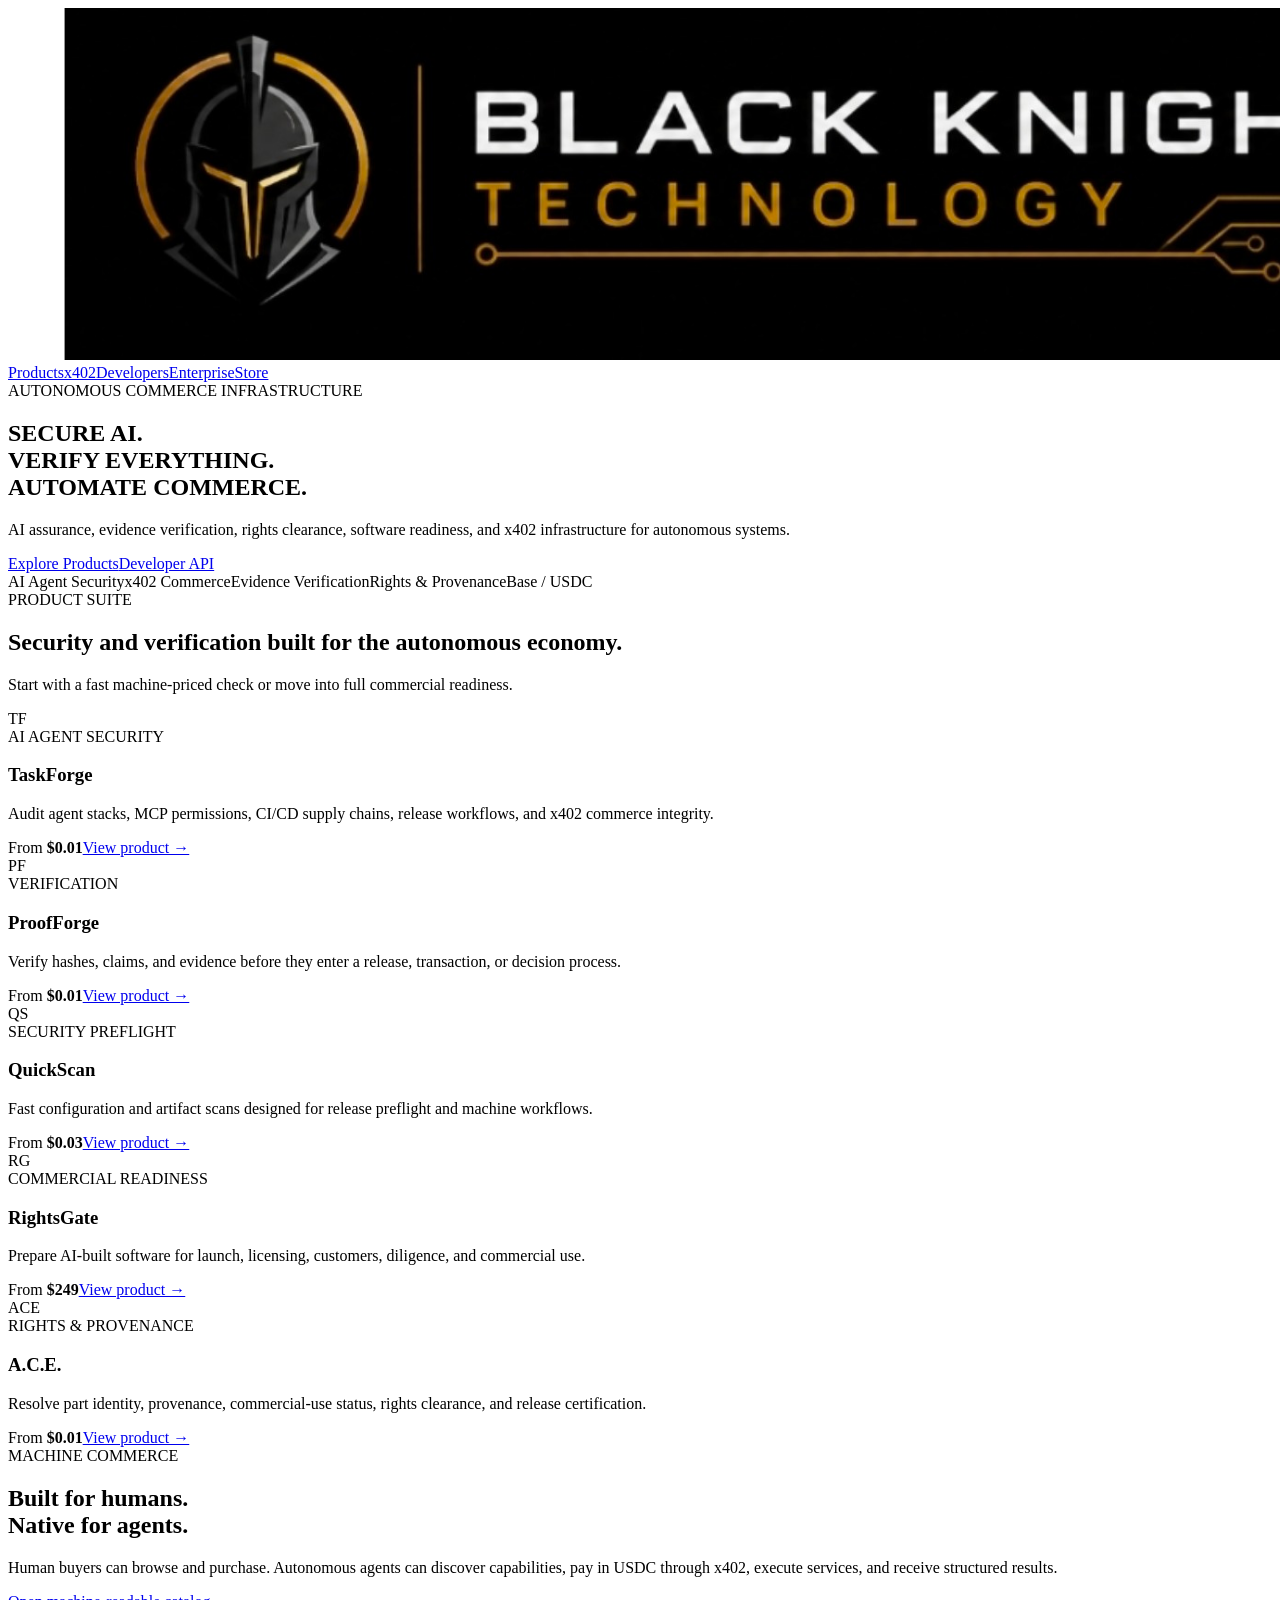
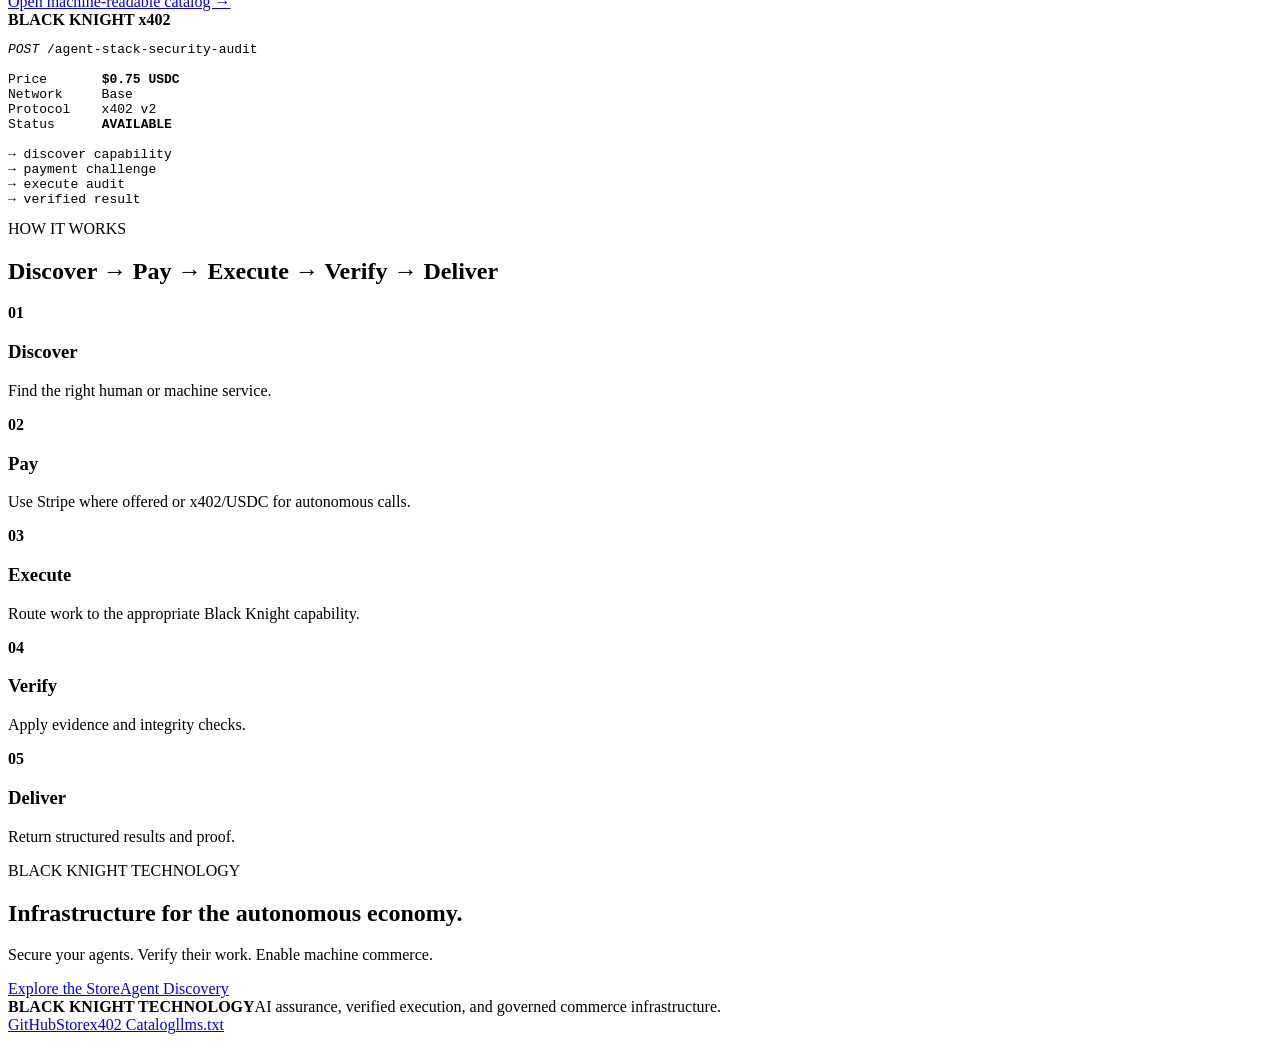
==== index.html @ c2bd959c "Make Black Knight website deployable from repository root" ====
<!doctype html>
<html lang="en">
<head>
  <meta charset="utf-8" />
  <meta name="viewport" content="width=device-width,initial-scale=1" />
  <title>Black Knight Technology | Secure AI. Verify Everything.</title>
  <meta name="description" content="Black Knight Technology provides AI agent security, evidence verification, rights clearance, software readiness, and x402 commerce infrastructure." />
  <link rel="canonical" href="https://blackknighttechnologys.com/" />
  <meta property="og:title" content="Black Knight Technology" />
  <meta property="og:description" content="Secure AI. Verify Everything. Automate Commerce." />
  <meta property="og:type" content="website" />
  <meta property="og:url" content="https://blackknighttechnologys.com/" />
  <link rel="stylesheet" href="/styles.css" />
</head>
<body>
  <div class="noise"></div>
  <header class="site-header">
    <a class="brand" href="#top" aria-label="Black Knight Technology home"><img src="assets/black-knight-technology-banner.svg" alt="Black Knight Technology" /></a>
    <nav><a href="#products">Products</a><a href="#x402">x402</a><a href="#developers">Developers</a><a href="#enterprise">Enterprise</a><a class="nav-cta" href="STORE.md">Store</a></nav>
  </header>
  <main id="top">
    <section class="hero"><div class="hero-grid"></div><div class="hero-copy"><div class="eyebrow">AUTONOMOUS COMMERCE INFRASTRUCTURE</div><h1>SECURE AI.<br><span>VERIFY EVERYTHING.</span><br>AUTOMATE COMMERCE.</h1><p>AI assurance, evidence verification, rights clearance, software readiness, and x402 infrastructure for autonomous systems.</p><div class="hero-actions"><a class="btn primary" href="#products">Explore Products</a><a class="btn secondary" href="#developers">Developer API</a></div><div class="trust-row"><span>AI Agent Security</span><span>x402 Commerce</span><span>Evidence Verification</span><span>Rights & Provenance</span><span>Base / USDC</span></div></div><div class="hero-visual" aria-hidden="true"><div class="knight-mark"><div class="helm"></div><div class="visor"></div><div class="shoulder"></div></div><div class="network-globe"><div class="globe-ring r1"></div><div class="globe-ring r2"></div><div class="globe-ring r3"></div><span class="node n1"></span><span class="node n2"></span><span class="node n3"></span><span class="node n4"></span></div></div></section>
    <section class="section" id="products"><div class="section-head"><div><span class="eyebrow">PRODUCT SUITE</span><h2>Security and verification built for the autonomous economy.</h2></div><p>Start with a fast machine-priced check or move into full commercial readiness.</p></div><div class="product-grid">
      <article class="product-card featured"><div class="card-icon">TF</div><div><span class="tag">AI AGENT SECURITY</span><h3>TaskForge</h3><p>Audit agent stacks, MCP permissions, CI/CD supply chains, release workflows, and x402 commerce integrity.</p></div><footer><span>From <strong>$0.01</strong></span><a href="products/taskforge.md">View product →</a></footer></article>
      <article class="product-card"><div class="card-icon">PF</div><div><span class="tag">VERIFICATION</span><h3>ProofForge</h3><p>Verify hashes, claims, and evidence before they enter a release, transaction, or decision process.</p></div><footer><span>From <strong>$0.01</strong></span><a href="products/proofforge.md">View product →</a></footer></article>
      <article class="product-card"><div class="card-icon">QS</div><div><span class="tag">SECURITY PREFLIGHT</span><h3>QuickScan</h3><p>Fast configuration and artifact scans designed for release preflight and machine workflows.</p></div><footer><span>From <strong>$0.03</strong></span><a href="products/quickscan.md">View product →</a></footer></article>
      <article class="product-card"><div class="card-icon">RG</div><div><span class="tag">COMMERCIAL READINESS</span><h3>RightsGate</h3><p>Prepare AI-built software for launch, licensing, customers, diligence, and commercial use.</p></div><footer><span>From <strong>$249</strong></span><a href="products/rightsgate.md">View product →</a></footer></article>
      <article class="product-card"><div class="card-icon">ACE</div><div><span class="tag">RIGHTS & PROVENANCE</span><h3>A.C.E.</h3><p>Resolve part identity, provenance, commercial-use status, rights clearance, and release certification.</p></div><footer><span>From <strong>$0.01</strong></span><a href="products/ace.md">View product →</a></footer></article>
    </div></section>
    <section class="machine-section" id="x402"><div class="machine-copy"><span class="eyebrow">MACHINE COMMERCE</span><h2>Built for humans.<br><span>Native for agents.</span></h2><p>Human buyers can browse and purchase. Autonomous agents can discover capabilities, pay in USDC through x402, execute services, and receive structured results.</p><a class="text-link" href="x402-catalog.json">Open machine-readable catalog →</a></div><div class="terminal"><div class="term-bar"><span></span><span></span><span></span><b>BLACK KNIGHT x402</b></div><pre><code><i>POST</i> /agent-stack-security-audit

Price       <b>$0.75 USDC</b>
Network     Base
Protocol    x402 v2
Status      <strong>AVAILABLE</strong>

<span>→ discover capability
→ payment challenge
→ execute audit
→ verified result</span></code></pre></div></section>
    <section class="section steps" id="developers"><span class="eyebrow">HOW IT WORKS</span><h2>Discover → Pay → Execute → Verify → Deliver</h2><div class="step-grid"><div><b>01</b><h3>Discover</h3><p>Find the right human or machine service.</p></div><div><b>02</b><h3>Pay</h3><p>Use Stripe where offered or x402/USDC for autonomous calls.</p></div><div><b>03</b><h3>Execute</h3><p>Route work to the appropriate Black Knight capability.</p></div><div><b>04</b><h3>Verify</h3><p>Apply evidence and integrity checks.</p></div><div><b>05</b><h3>Deliver</h3><p>Return structured results and proof.</p></div></div></section>
    <section class="final-cta" id="enterprise"><span class="eyebrow">BLACK KNIGHT TECHNOLOGY</span><h2>Infrastructure for the autonomous economy.</h2><p>Secure your agents. Verify their work. Enable machine commerce.</p><div><a class="btn primary" href="STORE.md">Explore the Store</a><a class="btn secondary" href="llms.txt">Agent Discovery</a></div></section>
  </main>
  <footer class="site-footer"><div><strong>BLACK KNIGHT TECHNOLOGY</strong><span>AI assurance, verified execution, and governed commerce infrastructure.</span></div><div><a href="https://github.com/kingdt1991-netizen/VICKI26">GitHub</a><a href="STORE.md">Store</a><a href="x402-catalog.json">x402 Catalog</a><a href="llms.txt">llms.txt</a></div></footer>
</body></html>
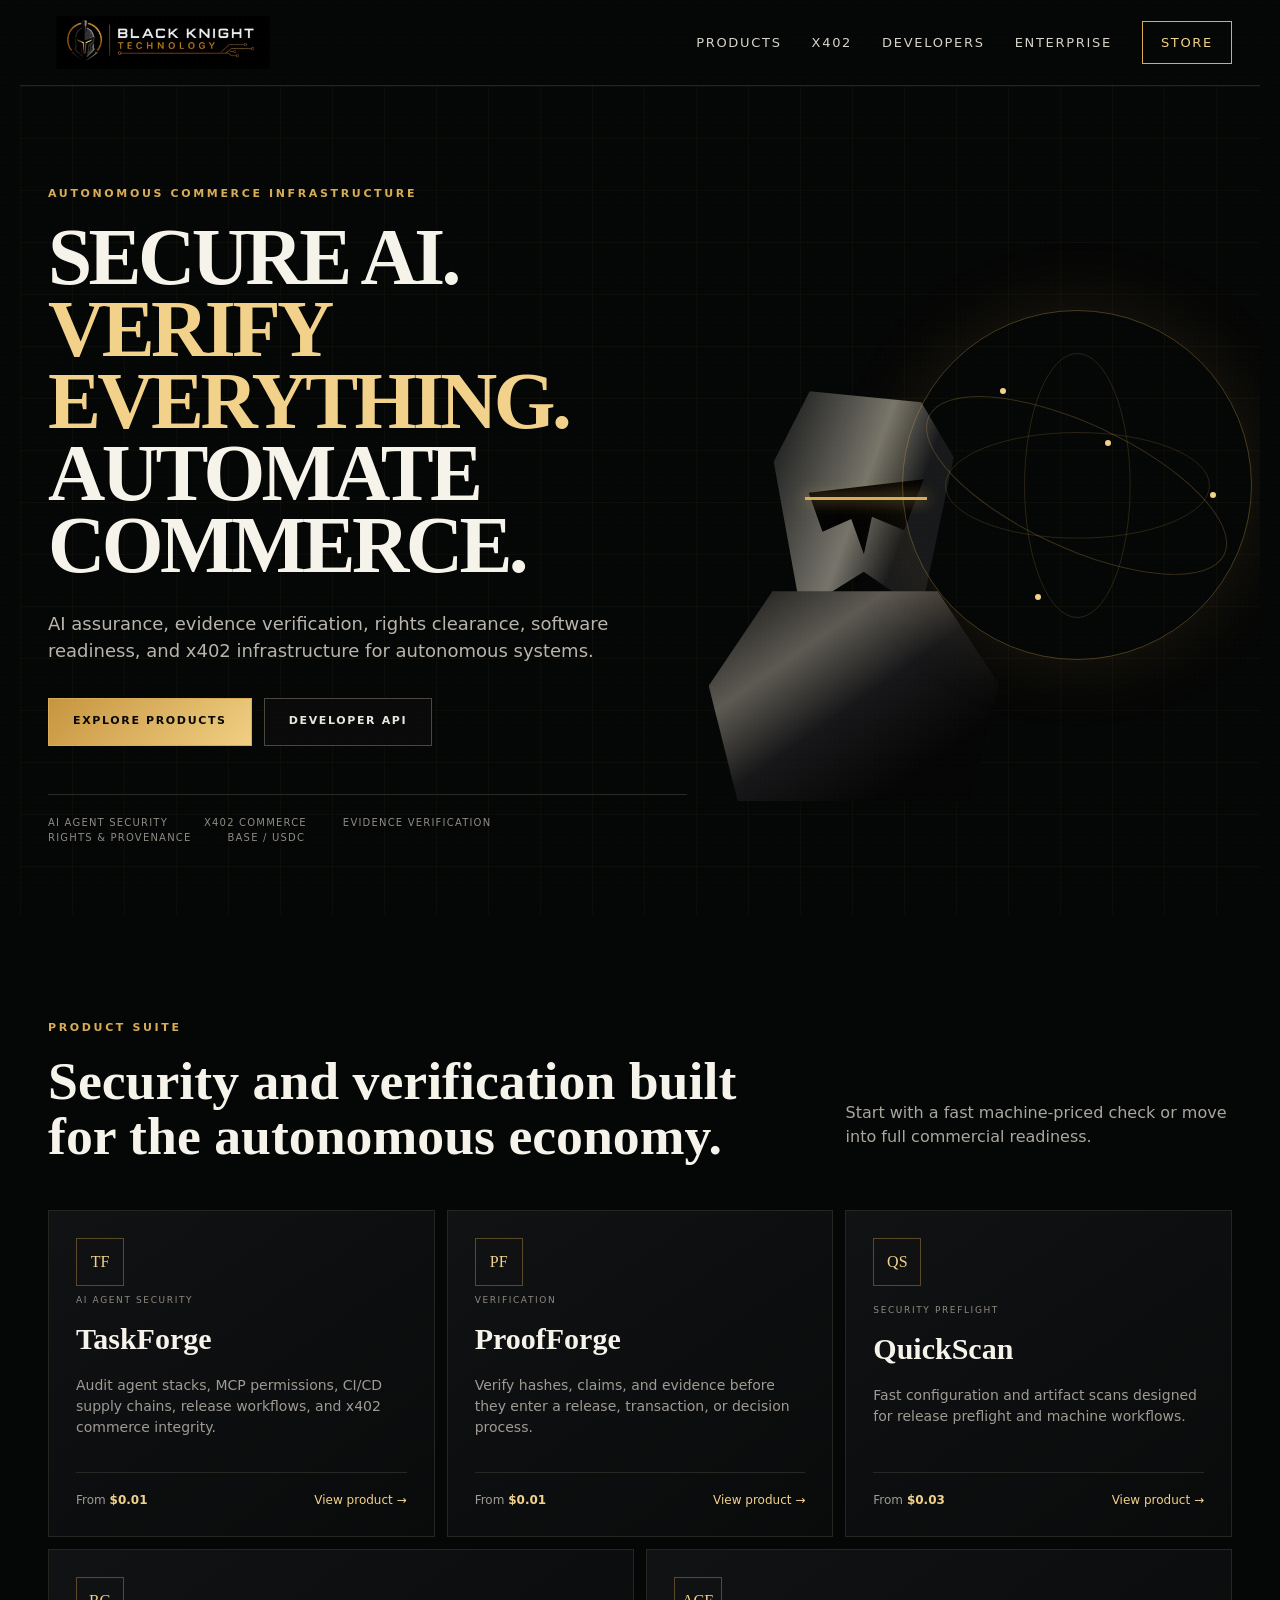
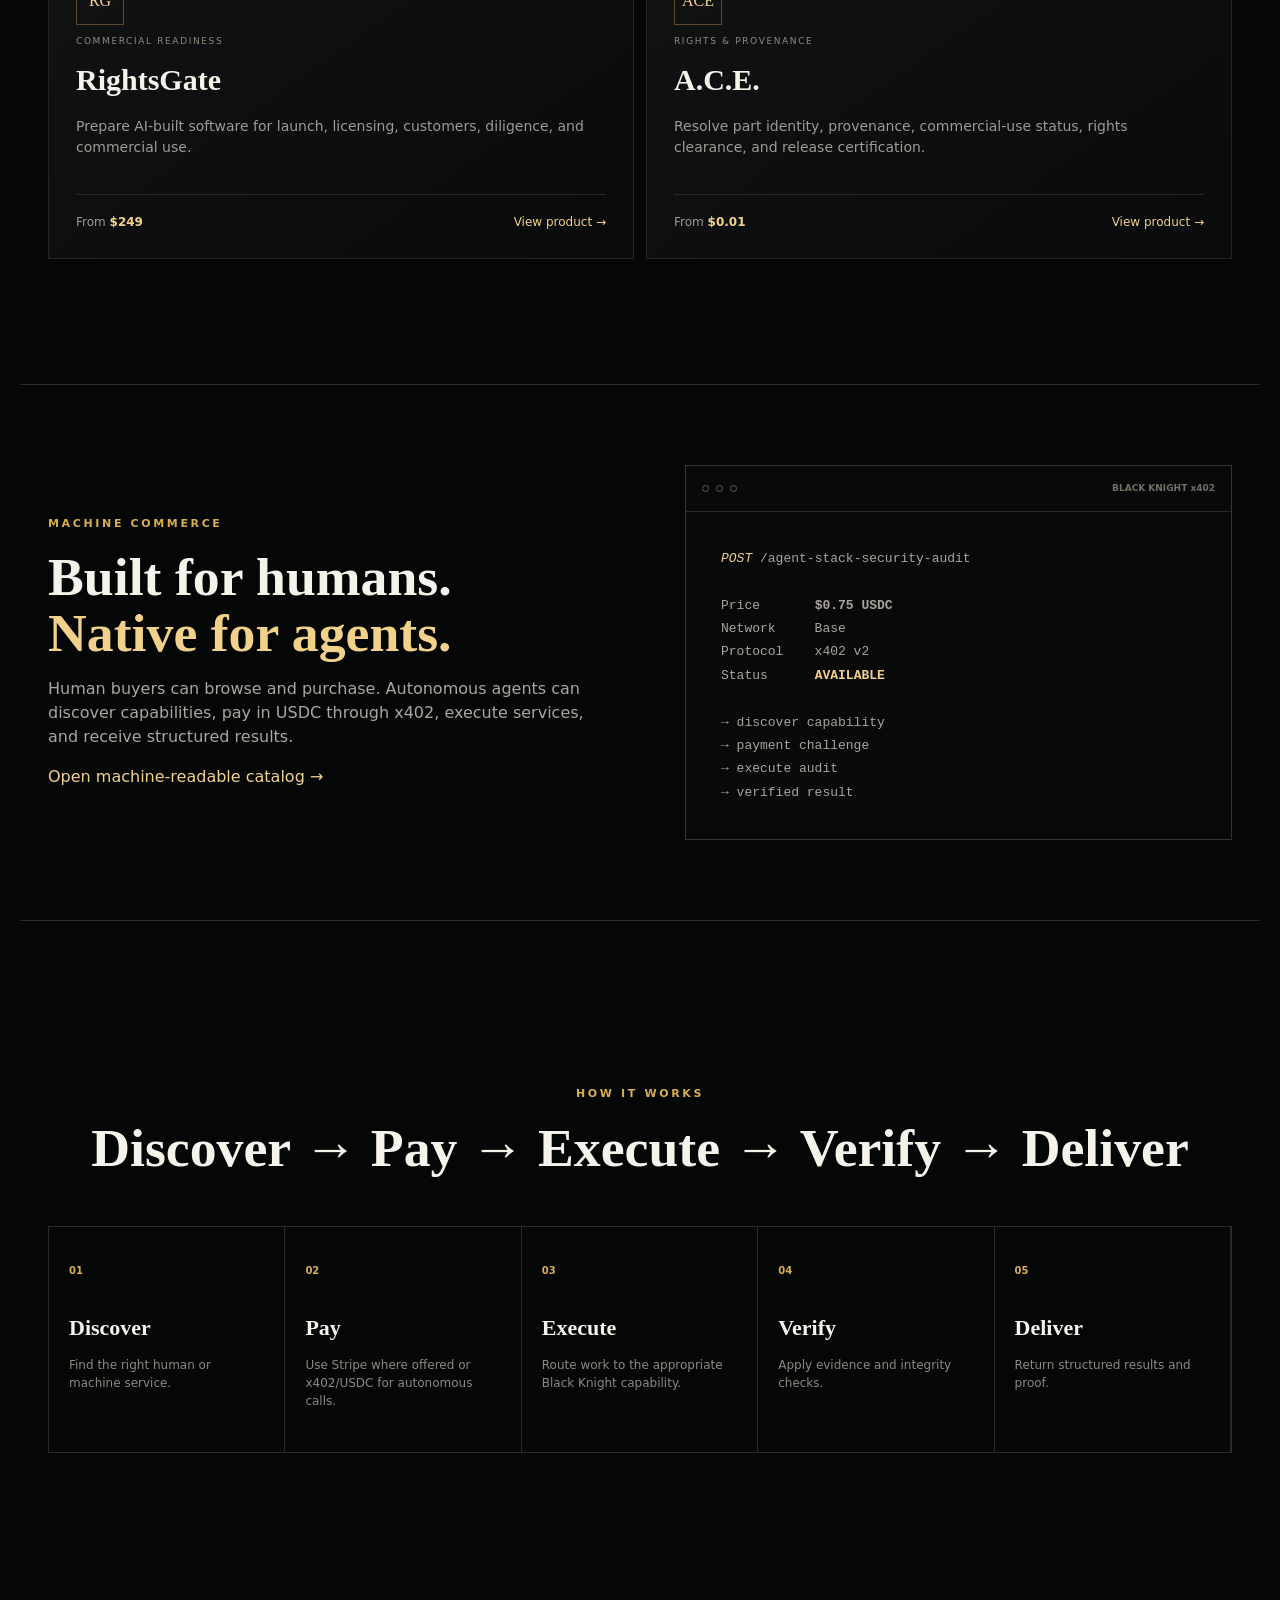
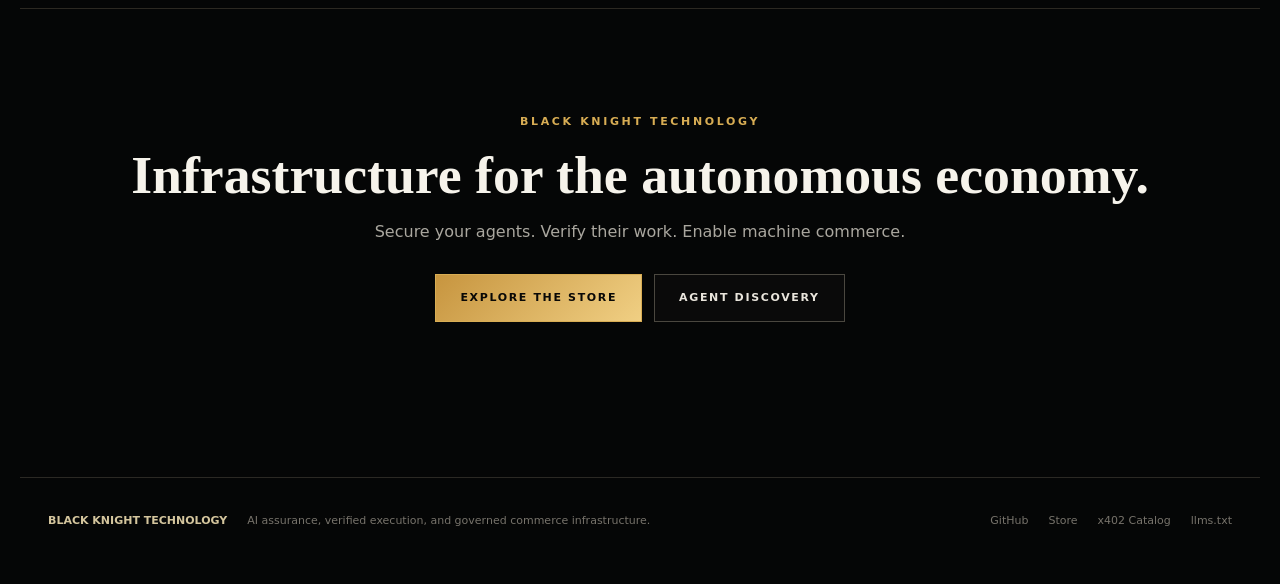
==== commit e2765c01: "Fix Black Knight canonical identity and add structured discovery metadata" ====
--- a/index.html
+++ b/index.html
@@ -3,14 +3,56 @@
 <head>
   <meta charset="utf-8" />
   <meta name="viewport" content="width=device-width,initial-scale=1" />
-  <title>Black Knight Technology | Secure AI. Verify Everything.</title>
-  <meta name="description" content="Black Knight Technology provides AI agent security, evidence verification, rights clearance, software readiness, and x402 commerce infrastructure." />
-  <link rel="canonical" href="https://blackknighttechnologys.com/" />
-  <meta property="og:title" content="Black Knight Technology" />
-  <meta property="og:description" content="Secure AI. Verify Everything. Automate Commerce." />
+  <title>Black Knight Technology | AI Assurance, Verification & x402 Commerce</title>
+  <meta name="description" content="Black Knight Technology provides AI agent security, evidence verification, rights clearance, software readiness, and x402 commerce infrastructure for autonomous systems." />
+  <meta name="robots" content="index,follow,max-image-preview:large,max-snippet:-1,max-video-preview:-1" />
+  <link rel="canonical" href="https://blackknightstech.com/" />
+  <meta property="og:title" content="Black Knight Technology | Secure AI. Verify Everything." />
+  <meta property="og:description" content="AI assurance, verified execution, rights and provenance, and governed x402 commerce infrastructure." />
   <meta property="og:type" content="website" />
-  <meta property="og:url" content="https://blackknighttechnologys.com/" />
+  <meta property="og:url" content="https://blackknightstech.com/" />
+  <meta property="og:site_name" content="Black Knight Technology" />
+  <meta name="twitter:card" content="summary_large_image" />
+  <meta name="twitter:title" content="Black Knight Technology | AI Assurance & x402 Commerce" />
+  <meta name="twitter:description" content="Secure AI. Verify Everything. Automate Commerce." />
   <link rel="stylesheet" href="/styles.css" />
+  <script type="application/ld+json">
+  {
+    "@context": "https://schema.org",
+    "@graph": [
+      {
+        "@type": "Organization",
+        "@id": "https://blackknightstech.com/#organization",
+        "name": "Black Knight Technology",
+        "legalName": "Black Knight Transportation LLC d/b/a Black Knight Technology",
+        "url": "https://blackknightstech.com/",
+        "description": "Technology company providing AI assurance, evidence verification, rights and provenance services, software readiness, and governed x402 commerce infrastructure.",
+        "sameAs": [
+          "https://github.com/kingdt1991-netizen/VICKI26"
+        ]
+      },
+      {
+        "@type": "WebSite",
+        "@id": "https://blackknightstech.com/#website",
+        "url": "https://blackknightstech.com/",
+        "name": "Black Knight Technology",
+        "publisher": {"@id": "https://blackknightstech.com/#organization"},
+        "inLanguage": "en-US"
+      },
+      {
+        "@type": "ItemList",
+        "name": "Black Knight Technology Product Portfolio",
+        "itemListElement": [
+          {"@type":"ListItem","position":1,"name":"TaskForge Agent Assurance"},
+          {"@type":"ListItem","position":2,"name":"ProofForge"},
+          {"@type":"ListItem","position":3,"name":"QuickScan"},
+          {"@type":"ListItem","position":4,"name":"RightsGate"},
+          {"@type":"ListItem","position":5,"name":"A.C.E. Autonomous Commerce Engine"}
+        ]
+      }
+    ]
+  }
+  </script>
 </head>
 <body>
   <div class="noise"></div>
--- a/styles.css
+++ b/styles.css
@@ -0,0 +1 @@
+:root{--bg:#050606;--panel:#0b0c0d;--gold:#d8ad54;--gold2:#f2d28b;--text:#f6f3eb;--muted:#aaa79f;--line:#2b2924;--max:1240px}*{box-sizing:border-box}html{scroll-behavior:smooth}body{margin:0;background:var(--bg);color:var(--text);font-family:Inter,ui-sans-serif,system-ui,-apple-system,BlinkMacSystemFont,"Segoe UI",sans-serif;line-height:1.5}a{color:inherit;text-decoration:none}.noise{position:fixed;inset:0;pointer-events:none;opacity:.025;z-index:20;background-image:radial-gradient(#fff 0.5px,transparent .5px);background-size:5px 5px}.site-header{height:86px;display:flex;align-items:center;justify-content:space-between;max-width:var(--max);margin:auto;padding:0 28px;border-bottom:1px solid rgba(216,173,84,.18)}.brand{width:230px;height:64px;display:flex;align-items:center}.brand img{width:100%;height:100%;object-fit:contain}.site-header nav{display:flex;align-items:center;gap:30px;font-size:13px;text-transform:uppercase;letter-spacing:.13em}.site-header nav a{color:#d7d3ca}.nav-cta{border:1px solid var(--gold);padding:11px 18px!important;color:var(--gold2)!important}.hero{position:relative;min-height:720px;max-width:var(--max);margin:auto;padding:100px 28px 70px;overflow:hidden;display:grid;grid-template-columns:1.08fr .92fr;align-items:center}.hero-grid{position:absolute;inset:0;background-image:linear-gradient(rgba(216,173,84,.035) 1px,transparent 1px),linear-gradient(90deg,rgba(216,173,84,.035) 1px,transparent 1px);background-size:52px 52px}.hero-copy{position:relative;z-index:2;max-width:730px}.eyebrow{display:block;color:var(--gold);font-size:11px;font-weight:800;letter-spacing:.24em;margin-bottom:18px}.hero h1{font-family:Georgia,"Times New Roman",serif;font-size:clamp(52px,6.2vw,91px);line-height:.91;letter-spacing:-.045em;margin:0 0 28px}.hero h1 span,.machine-copy h2 span{color:var(--gold2)}.hero-copy>p{font-size:18px;max-width:650px;color:#b9b5ad}.hero-actions{display:flex;gap:12px;margin:34px 0}.btn{display:inline-flex;justify-content:center;align-items:center;min-height:48px;padding:0 24px;text-transform:uppercase;font-size:11px;font-weight:850;letter-spacing:.15em;border:1px solid #4a473f}.primary{background:linear-gradient(135deg,#c7953f,#f0cf83);color:#090806;border-color:var(--gold)}.secondary{background:#0a0a0a;color:#e9e5dc}.trust-row{display:flex;flex-wrap:wrap;border-top:1px solid var(--line);margin-top:48px;padding-top:20px}.trust-row span{font-size:10px;color:#8f8b83;text-transform:uppercase;letter-spacing:.12em;padding-right:18px;margin-right:18px}.hero-visual{position:relative;height:520px}.knight-mark{position:absolute;left:3%;bottom:-5%;width:300px;height:430px}.helm{position:absolute;width:180px;height:220px;left:70px;top:20px;background:linear-gradient(110deg,#121315,#77756b 48%,#18191b 70%);clip-path:polygon(20% 0,82% 5%,100% 30%,82% 100%,50% 82%,15% 100%,0 32%)}.helm:after{content:"";position:absolute;left:35px;right:30px;top:88px;height:75px;background:#030303;clip-path:polygon(0 18%,100% 0,83% 68%,55% 50%,48% 100%,37% 53%,12% 70%)}.visor{position:absolute;z-index:2;left:101px;top:126px;width:122px;height:3px;background:var(--gold);box-shadow:0 0 15px var(--gold)}.shoulder{position:absolute;left:5px;bottom:0;width:290px;height:210px;background:linear-gradient(145deg,#111,#5d5a52 30%,#171719 52%,#050505 80%);clip-path:polygon(22% 0,79% 0,100% 44%,90% 100%,10% 100%,0 45%)}.network-globe{position:absolute;right:-20px;top:55px;width:350px;height:350px;border:1px solid rgba(216,173,84,.32);border-radius:50%;box-shadow:0 0 80px rgba(216,173,84,.12)}.globe-ring{position:absolute;inset:12%;border:1px solid rgba(216,173,84,.25);border-radius:50%}.r1{transform:scaleX(.4)}.r2{transform:scaleY(.4)}.r3{inset:32% 3%;transform:rotate(25deg)}.node{position:absolute;width:6px;height:6px;background:var(--gold2);border-radius:50%}.n1{top:22%;left:28%}.n2{top:52%;right:10%}.n3{bottom:17%;left:38%}.n4{top:37%;left:58%}.section{max-width:var(--max);margin:auto;padding:105px 28px}.section-head{display:grid;grid-template-columns:1.3fr .7fr;gap:80px;align-items:end;margin-bottom:45px}.section h2,.machine-section h2,.final-cta h2{font-family:Georgia,serif;font-size:clamp(38px,4.2vw,62px);line-height:1.03;margin:0}.section-head p,.machine-copy p,.final-cta p{color:var(--muted)}.product-grid{display:grid;grid-template-columns:repeat(6,1fr);gap:12px}.product-card{grid-column:span 2;min-height:310px;background:linear-gradient(145deg,#111214,#090a0a);border:1px solid #262522;padding:27px;display:flex;flex-direction:column;justify-content:space-between}.product-card:nth-child(4),.product-card:nth-child(5){grid-column:span 3}.card-icon{width:48px;height:48px;border:1px solid #5a4a2a;display:flex;align-items:center;justify-content:center;color:var(--gold2);font-family:Georgia,serif}.tag{color:#8f8a80;font-size:9px;letter-spacing:.18em}.product-card h3{font-family:Georgia,serif;font-size:30px;margin:6px 0 9px}.product-card p{color:#9f9b93;font-size:14px}.product-card footer{display:flex;justify-content:space-between;border-top:1px solid #282723;padding-top:18px;margin-top:20px;font-size:12px;color:#9f9b93}.product-card footer strong,.product-card footer a{color:var(--gold2)}.machine-section{max-width:var(--max);margin:20px auto 60px;padding:80px 28px;display:grid;grid-template-columns:1fr 1fr;gap:90px;align-items:center;border-top:1px solid var(--line);border-bottom:1px solid var(--line)}.text-link{color:var(--gold2)}.terminal{background:#080909;border:1px solid #3a3428}.term-bar{height:46px;border-bottom:1px solid #2c2922;display:flex;align-items:center;padding:0 16px;gap:7px}.term-bar span{width:7px;height:7px;border:1px solid #625c4d;border-radius:50%}.term-bar b{margin-left:auto;font-size:9px;color:#746f65}.terminal pre{margin:0;padding:35px;white-space:pre-wrap;color:#a9a59c;font:13px/1.8 ui-monospace,monospace}.terminal i,.terminal strong{color:var(--gold2)}.steps{text-align:center}.steps>h2{margin-bottom:50px}.step-grid{display:grid;grid-template-columns:repeat(5,1fr);border:1px solid var(--line)}.step-grid>div{padding:30px 20px;border-right:1px solid var(--line);text-align:left}.step-grid b{font-size:10px;color:var(--gold)}.step-grid h3{font-family:Georgia,serif;font-size:22px;margin:30px 0 8px}.step-grid p{font-size:12px;color:#8d8981}.final-cta{max-width:var(--max);margin:50px auto;padding:105px 28px;text-align:center;border-top:1px solid #2c2922}.final-cta div{display:flex;justify-content:center;gap:12px;margin-top:30px}.site-footer{max-width:var(--max);margin:auto;padding:35px 28px 55px;border-top:1px solid var(--line);display:flex;justify-content:space-between;gap:30px;color:#77736b;font-size:11px}.site-footer>div{display:flex;gap:20px;align-items:center}.site-footer strong{color:#d4c59d}@media(max-width:900px){.site-header{height:auto;padding:14px 20px}.brand{width:180px}.site-header nav a:not(.nav-cta){display:none}.hero{grid-template-columns:1fr;padding-top:70px;min-height:auto}.hero-visual{height:390px}.section-head,.machine-section{grid-template-columns:1fr;gap:35px}.product-card,.product-card:nth-child(4),.product-card:nth-child(5){grid-column:span 3}.step-grid{grid-template-columns:1fr}.site-footer,.site-footer>div{flex-direction:column;align-items:flex-start}}@media(max-width:580px){.hero,.section,.machine-section,.final-cta{padding-left:20px;padding-right:20px}.hero h1{font-size:44px}.hero-actions{flex-direction:column}.hero-visual{height:330px}.knight-mark{transform:scale(.72);transform-origin:left bottom}.network-globe{width:260px;height:260px;right:-70px}.product-grid{display:block}.product-card{margin-bottom:12px}.final-cta div{flex-direction:column}}
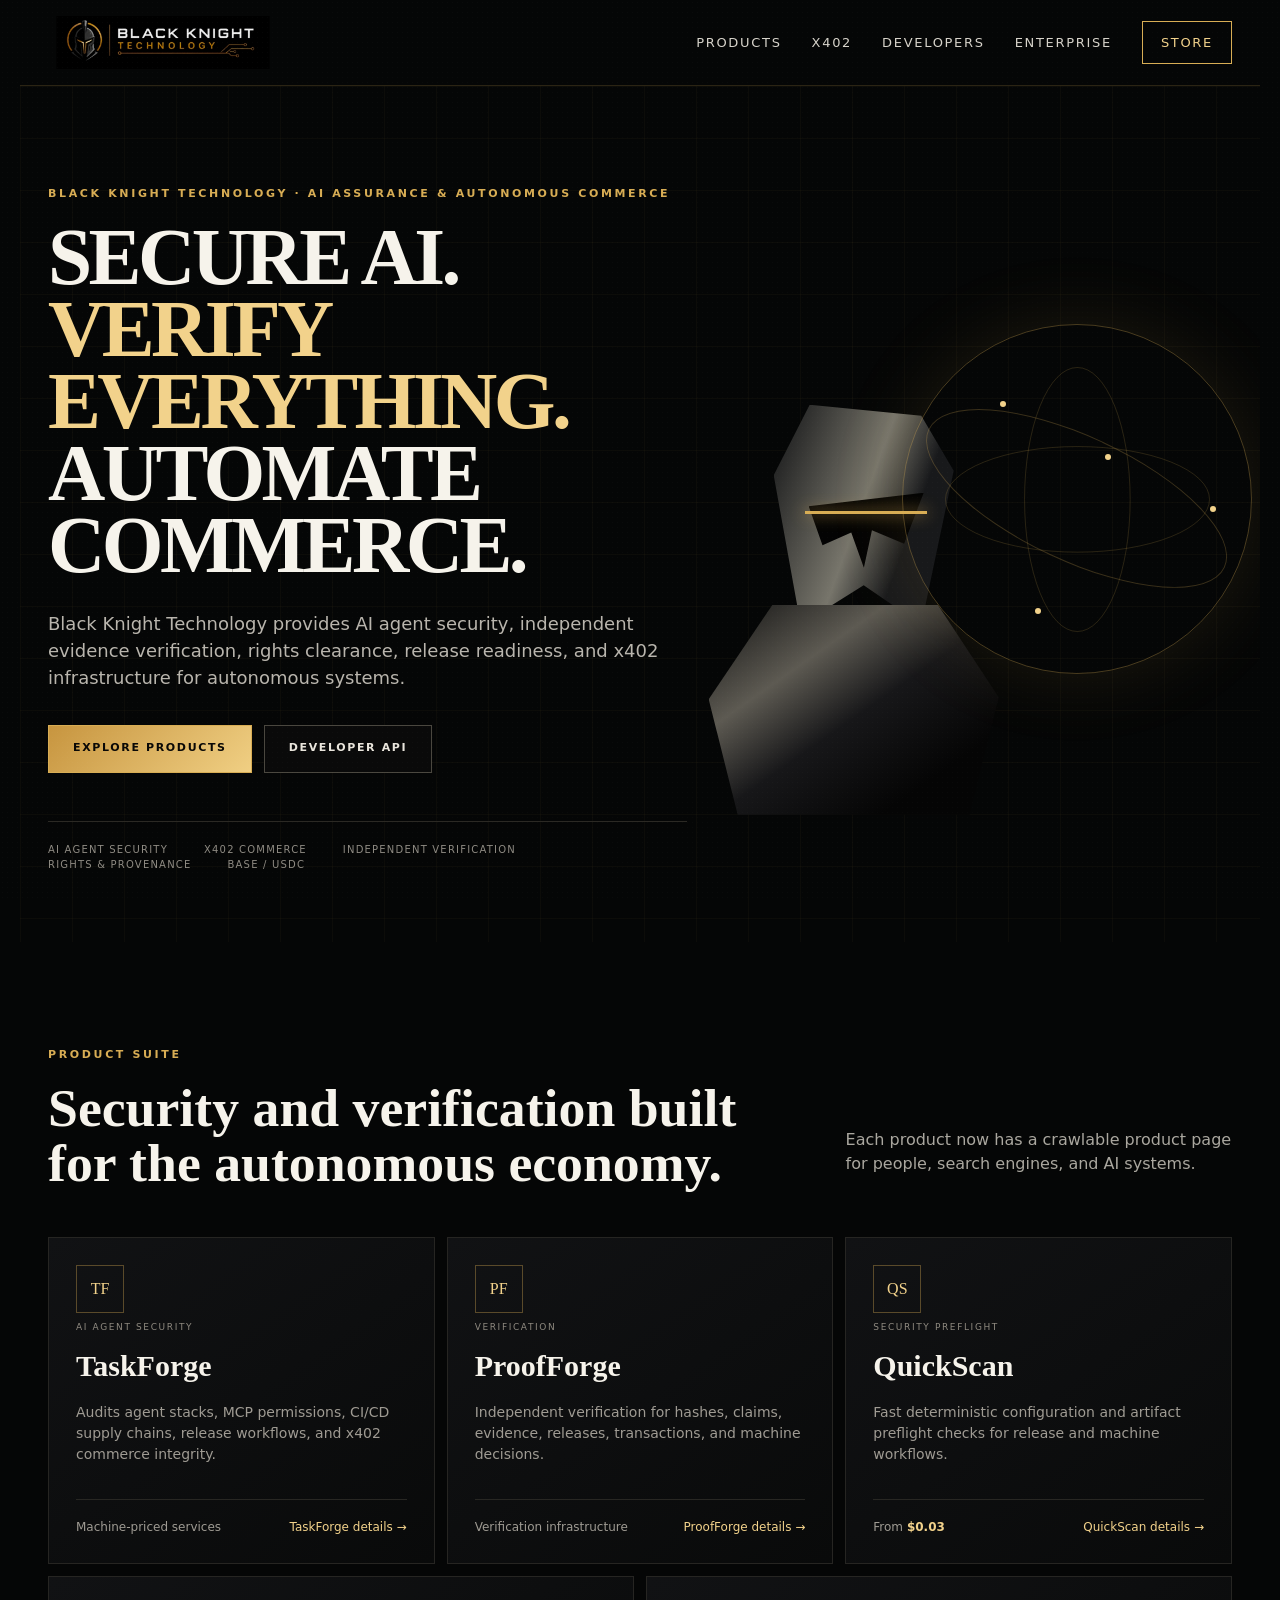
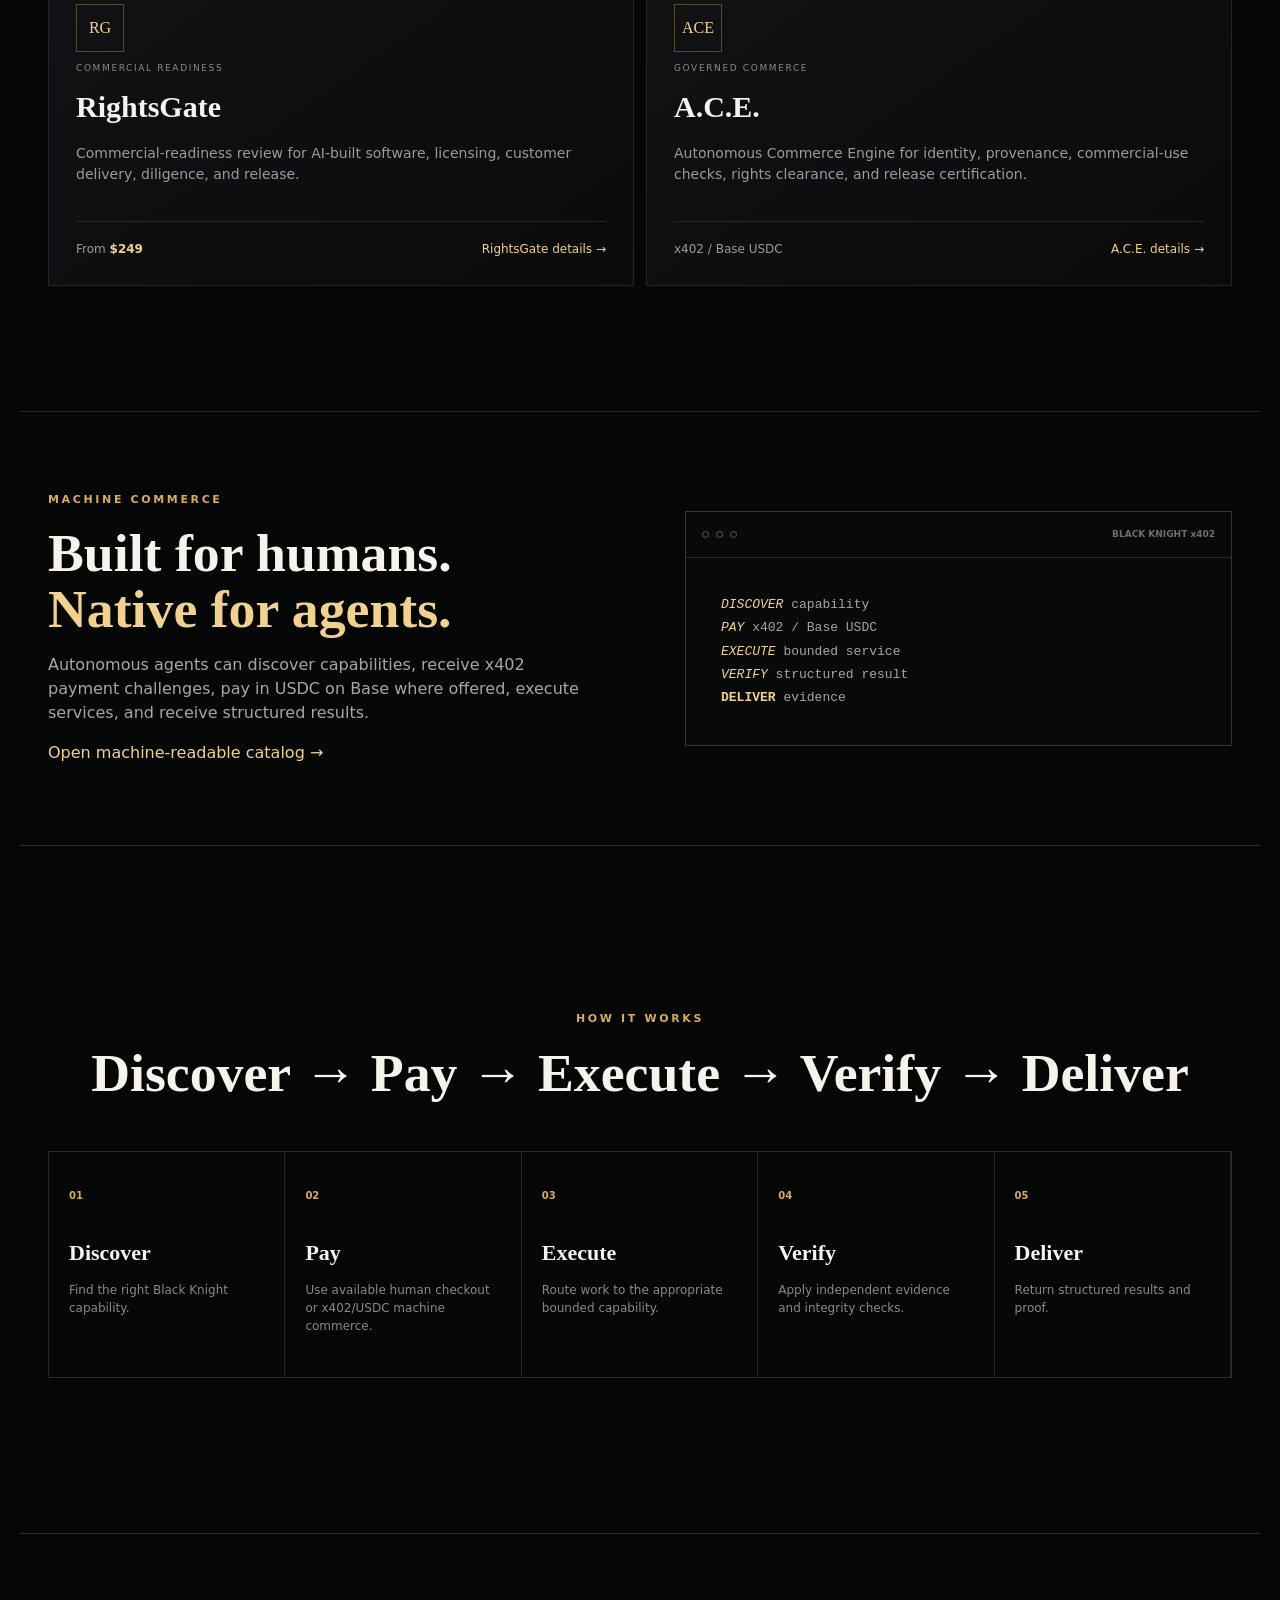
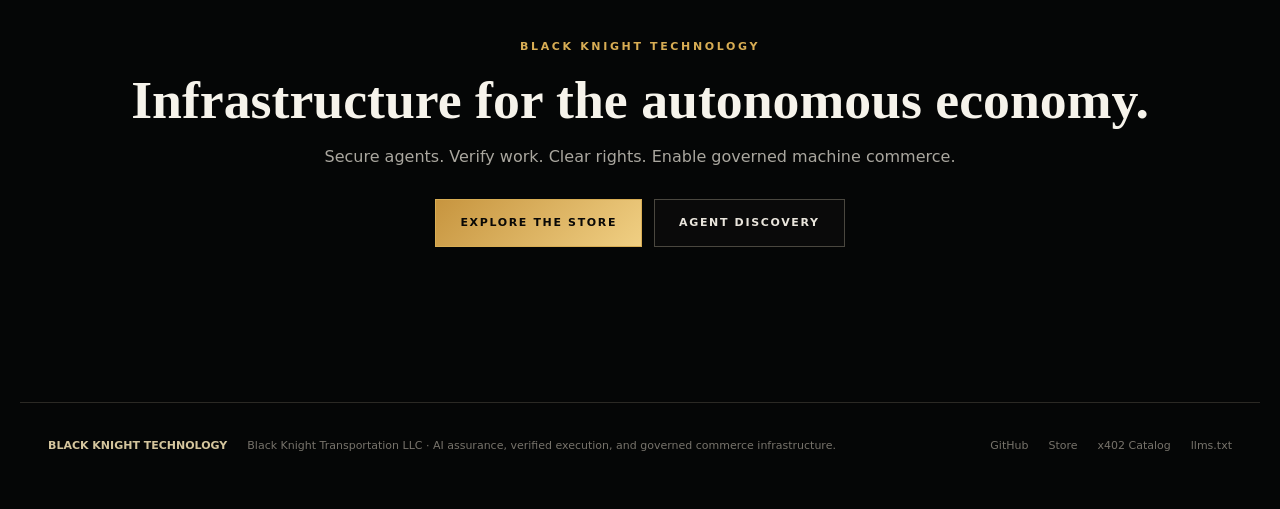
==== commit 8a28e096: "Improve entity SEO and product discoverability" ====
--- a/index.html
+++ b/index.html
@@ -4,84 +4,29 @@
   <meta charset="utf-8" />
   <meta name="viewport" content="width=device-width,initial-scale=1" />
   <title>Black Knight Technology | AI Assurance, Verification & x402 Commerce</title>
-  <meta name="description" content="Black Knight Technology provides AI agent security, evidence verification, rights clearance, software readiness, and x402 commerce infrastructure for autonomous systems." />
+  <meta name="description" content="Black Knight Technology by Black Knight Transportation LLC provides AI agent security, independent verification, rights clearance, software readiness, and x402 commerce infrastructure." />
   <meta name="robots" content="index,follow,max-image-preview:large,max-snippet:-1,max-video-preview:-1" />
   <link rel="canonical" href="https://blackknightstech.com/" />
   <meta property="og:title" content="Black Knight Technology | Secure AI. Verify Everything." />
-  <meta property="og:description" content="AI assurance, verified execution, rights and provenance, and governed x402 commerce infrastructure." />
-  <meta property="og:type" content="website" />
-  <meta property="og:url" content="https://blackknightstech.com/" />
-  <meta property="og:site_name" content="Black Knight Technology" />
-  <meta name="twitter:card" content="summary_large_image" />
-  <meta name="twitter:title" content="Black Knight Technology | AI Assurance & x402 Commerce" />
-  <meta name="twitter:description" content="Secure AI. Verify Everything. Automate Commerce." />
+  <meta property="og:description" content="AI assurance, independent verification, rights and provenance, and governed x402 commerce infrastructure." />
+  <meta property="og:type" content="website" /><meta property="og:url" content="https://blackknightstech.com/" /><meta property="og:site_name" content="Black Knight Technology" />
+  <meta name="twitter:card" content="summary_large_image" /><meta name="twitter:title" content="Black Knight Technology | AI Assurance & x402 Commerce" /><meta name="twitter:description" content="Secure AI. Verify Everything. Automate Commerce." />
   <link rel="stylesheet" href="/styles.css" />
-  <script type="application/ld+json">
-  {
-    "@context": "https://schema.org",
-    "@graph": [
-      {
-        "@type": "Organization",
-        "@id": "https://blackknightstech.com/#organization",
-        "name": "Black Knight Technology",
-        "legalName": "Black Knight Transportation LLC d/b/a Black Knight Technology",
-        "url": "https://blackknightstech.com/",
-        "description": "Technology company providing AI assurance, evidence verification, rights and provenance services, software readiness, and governed x402 commerce infrastructure.",
-        "sameAs": [
-          "https://github.com/kingdt1991-netizen/VICKI26"
-        ]
-      },
-      {
-        "@type": "WebSite",
-        "@id": "https://blackknightstech.com/#website",
-        "url": "https://blackknightstech.com/",
-        "name": "Black Knight Technology",
-        "publisher": {"@id": "https://blackknightstech.com/#organization"},
-        "inLanguage": "en-US"
-      },
-      {
-        "@type": "ItemList",
-        "name": "Black Knight Technology Product Portfolio",
-        "itemListElement": [
-          {"@type":"ListItem","position":1,"name":"TaskForge Agent Assurance"},
-          {"@type":"ListItem","position":2,"name":"ProofForge"},
-          {"@type":"ListItem","position":3,"name":"QuickScan"},
-          {"@type":"ListItem","position":4,"name":"RightsGate"},
-          {"@type":"ListItem","position":5,"name":"A.C.E. Autonomous Commerce Engine"}
-        ]
-      }
-    ]
-  }
-  </script>
+  <script type="application/ld+json">{"@context":"https://schema.org","@graph":[{"@type":"Organization","@id":"https://blackknightstech.com/#organization","name":"Black Knight Technology","alternateName":["Black Knight Tech","Black Knight Technologies"],"legalName":"Black Knight Transportation LLC","url":"https://blackknightstech.com/","description":"AI assurance, independent verification, rights and provenance, software readiness, and governed machine-commerce infrastructure for autonomous systems.","sameAs":["https://github.com/kingdt1991-netizen/VICKI26","https://x402-list.com/services/ace-autonomous-commerce-engine-by-black-knight-technologies"]},{"@type":"WebSite","@id":"https://blackknightstech.com/#website","url":"https://blackknightstech.com/","name":"Black Knight Technology","publisher":{"@id":"https://blackknightstech.com/#organization"},"inLanguage":"en-US"},{"@type":"ItemList","name":"Black Knight Technology Products","itemListElement":[{"@type":"ListItem","position":1,"url":"https://blackknightstech.com/taskforge.html","name":"TaskForge"},{"@type":"ListItem","position":2,"url":"https://blackknightstech.com/proofforge.html","name":"ProofForge"},{"@type":"ListItem","position":3,"url":"https://blackknightstech.com/quickscan.html","name":"QuickScan"},{"@type":"ListItem","position":4,"url":"https://blackknightstech.com/rightsgate.html","name":"RightsGate"},{"@type":"ListItem","position":5,"url":"https://blackknightstech.com/ace.html","name":"A.C.E. Autonomous Commerce Engine"}]}]}</script>
 </head>
-<body>
-  <div class="noise"></div>
-  <header class="site-header">
-    <a class="brand" href="#top" aria-label="Black Knight Technology home"><img src="assets/black-knight-technology-banner.svg" alt="Black Knight Technology" /></a>
-    <nav><a href="#products">Products</a><a href="#x402">x402</a><a href="#developers">Developers</a><a href="#enterprise">Enterprise</a><a class="nav-cta" href="STORE.md">Store</a></nav>
-  </header>
-  <main id="top">
-    <section class="hero"><div class="hero-grid"></div><div class="hero-copy"><div class="eyebrow">AUTONOMOUS COMMERCE INFRASTRUCTURE</div><h1>SECURE AI.<br><span>VERIFY EVERYTHING.</span><br>AUTOMATE COMMERCE.</h1><p>AI assurance, evidence verification, rights clearance, software readiness, and x402 infrastructure for autonomous systems.</p><div class="hero-actions"><a class="btn primary" href="#products">Explore Products</a><a class="btn secondary" href="#developers">Developer API</a></div><div class="trust-row"><span>AI Agent Security</span><span>x402 Commerce</span><span>Evidence Verification</span><span>Rights & Provenance</span><span>Base / USDC</span></div></div><div class="hero-visual" aria-hidden="true"><div class="knight-mark"><div class="helm"></div><div class="visor"></div><div class="shoulder"></div></div><div class="network-globe"><div class="globe-ring r1"></div><div class="globe-ring r2"></div><div class="globe-ring r3"></div><span class="node n1"></span><span class="node n2"></span><span class="node n3"></span><span class="node n4"></span></div></div></section>
-    <section class="section" id="products"><div class="section-head"><div><span class="eyebrow">PRODUCT SUITE</span><h2>Security and verification built for the autonomous economy.</h2></div><p>Start with a fast machine-priced check or move into full commercial readiness.</p></div><div class="product-grid">
-      <article class="product-card featured"><div class="card-icon">TF</div><div><span class="tag">AI AGENT SECURITY</span><h3>TaskForge</h3><p>Audit agent stacks, MCP permissions, CI/CD supply chains, release workflows, and x402 commerce integrity.</p></div><footer><span>From <strong>$0.01</strong></span><a href="products/taskforge.md">View product →</a></footer></article>
-      <article class="product-card"><div class="card-icon">PF</div><div><span class="tag">VERIFICATION</span><h3>ProofForge</h3><p>Verify hashes, claims, and evidence before they enter a release, transaction, or decision process.</p></div><footer><span>From <strong>$0.01</strong></span><a href="products/proofforge.md">View product →</a></footer></article>
-      <article class="product-card"><div class="card-icon">QS</div><div><span class="tag">SECURITY PREFLIGHT</span><h3>QuickScan</h3><p>Fast configuration and artifact scans designed for release preflight and machine workflows.</p></div><footer><span>From <strong>$0.03</strong></span><a href="products/quickscan.md">View product →</a></footer></article>
-      <article class="product-card"><div class="card-icon">RG</div><div><span class="tag">COMMERCIAL READINESS</span><h3>RightsGate</h3><p>Prepare AI-built software for launch, licensing, customers, diligence, and commercial use.</p></div><footer><span>From <strong>$249</strong></span><a href="products/rightsgate.md">View product →</a></footer></article>
-      <article class="product-card"><div class="card-icon">ACE</div><div><span class="tag">RIGHTS & PROVENANCE</span><h3>A.C.E.</h3><p>Resolve part identity, provenance, commercial-use status, rights clearance, and release certification.</p></div><footer><span>From <strong>$0.01</strong></span><a href="products/ace.md">View product →</a></footer></article>
-    </div></section>
-    <section class="machine-section" id="x402"><div class="machine-copy"><span class="eyebrow">MACHINE COMMERCE</span><h2>Built for humans.<br><span>Native for agents.</span></h2><p>Human buyers can browse and purchase. Autonomous agents can discover capabilities, pay in USDC through x402, execute services, and receive structured results.</p><a class="text-link" href="x402-catalog.json">Open machine-readable catalog →</a></div><div class="terminal"><div class="term-bar"><span></span><span></span><span></span><b>BLACK KNIGHT x402</b></div><pre><code><i>POST</i> /agent-stack-security-audit
-
-Price       <b>$0.75 USDC</b>
-Network     Base
-Protocol    x402 v2
-Status      <strong>AVAILABLE</strong>
-
-<span>→ discover capability
-→ payment challenge
-→ execute audit
-→ verified result</span></code></pre></div></section>
-    <section class="section steps" id="developers"><span class="eyebrow">HOW IT WORKS</span><h2>Discover → Pay → Execute → Verify → Deliver</h2><div class="step-grid"><div><b>01</b><h3>Discover</h3><p>Find the right human or machine service.</p></div><div><b>02</b><h3>Pay</h3><p>Use Stripe where offered or x402/USDC for autonomous calls.</p></div><div><b>03</b><h3>Execute</h3><p>Route work to the appropriate Black Knight capability.</p></div><div><b>04</b><h3>Verify</h3><p>Apply evidence and integrity checks.</p></div><div><b>05</b><h3>Deliver</h3><p>Return structured results and proof.</p></div></div></section>
-    <section class="final-cta" id="enterprise"><span class="eyebrow">BLACK KNIGHT TECHNOLOGY</span><h2>Infrastructure for the autonomous economy.</h2><p>Secure your agents. Verify their work. Enable machine commerce.</p><div><a class="btn primary" href="STORE.md">Explore the Store</a><a class="btn secondary" href="llms.txt">Agent Discovery</a></div></section>
-  </main>
-  <footer class="site-footer"><div><strong>BLACK KNIGHT TECHNOLOGY</strong><span>AI assurance, verified execution, and governed commerce infrastructure.</span></div><div><a href="https://github.com/kingdt1991-netizen/VICKI26">GitHub</a><a href="STORE.md">Store</a><a href="x402-catalog.json">x402 Catalog</a><a href="llms.txt">llms.txt</a></div></footer>
-</body></html>+<body><div class="noise"></div><header class="site-header"><a class="brand" href="/" aria-label="Black Knight Technology home"><img src="assets/black-knight-technology-banner.svg" alt="Black Knight Technology" /></a><nav><a href="#products">Products</a><a href="#x402">x402</a><a href="#developers">Developers</a><a href="#enterprise">Enterprise</a><a class="nav-cta" href="STORE.md">Store</a></nav></header>
+<main id="top"><section class="hero"><div class="hero-grid"></div><div class="hero-copy"><div class="eyebrow">BLACK KNIGHT TECHNOLOGY · AI ASSURANCE & AUTONOMOUS COMMERCE</div><h1>SECURE AI.<br><span>VERIFY EVERYTHING.</span><br>AUTOMATE COMMERCE.</h1><p>Black Knight Technology provides AI agent security, independent evidence verification, rights clearance, release readiness, and x402 infrastructure for autonomous systems.</p><div class="hero-actions"><a class="btn primary" href="#products">Explore Products</a><a class="btn secondary" href="#developers">Developer API</a></div><div class="trust-row"><span>AI Agent Security</span><span>x402 Commerce</span><span>Independent Verification</span><span>Rights & Provenance</span><span>Base / USDC</span></div></div><div class="hero-visual" aria-hidden="true"><div class="knight-mark"><div class="helm"></div><div class="visor"></div><div class="shoulder"></div></div><div class="network-globe"><div class="globe-ring r1"></div><div class="globe-ring r2"></div><div class="globe-ring r3"></div><span class="node n1"></span><span class="node n2"></span><span class="node n3"></span><span class="node n4"></span></div></div></section>
+<section class="section" id="products"><div class="section-head"><div><span class="eyebrow">PRODUCT SUITE</span><h2>Security and verification built for the autonomous economy.</h2></div><p>Each product now has a crawlable product page for people, search engines, and AI systems.</p></div><div class="product-grid">
+<article class="product-card featured"><div class="card-icon">TF</div><div><span class="tag">AI AGENT SECURITY</span><h3>TaskForge</h3><p>Audits agent stacks, MCP permissions, CI/CD supply chains, release workflows, and x402 commerce integrity.</p></div><footer><span>Machine-priced services</span><a href="taskforge.html">TaskForge details →</a></footer></article>
+<article class="product-card"><div class="card-icon">PF</div><div><span class="tag">VERIFICATION</span><h3>ProofForge</h3><p>Independent verification for hashes, claims, evidence, releases, transactions, and machine decisions.</p></div><footer><span>Verification infrastructure</span><a href="proofforge.html">ProofForge details →</a></footer></article>
+<article class="product-card"><div class="card-icon">QS</div><div><span class="tag">SECURITY PREFLIGHT</span><h3>QuickScan</h3><p>Fast deterministic configuration and artifact preflight checks for release and machine workflows.</p></div><footer><span>From <strong>$0.03</strong></span><a href="quickscan.html">QuickScan details →</a></footer></article>
+<article class="product-card"><div class="card-icon">RG</div><div><span class="tag">COMMERCIAL READINESS</span><h3>RightsGate</h3><p>Commercial-readiness review for AI-built software, licensing, customer delivery, diligence, and release.</p></div><footer><span>From <strong>$249</strong></span><a href="rightsgate.html">RightsGate details →</a></footer></article>
+<article class="product-card"><div class="card-icon">ACE</div><div><span class="tag">GOVERNED COMMERCE</span><h3>A.C.E.</h3><p>Autonomous Commerce Engine for identity, provenance, commercial-use checks, rights clearance, and release certification.</p></div><footer><span>x402 / Base USDC</span><a href="ace.html">A.C.E. details →</a></footer></article></div></section>
+<section class="machine-section" id="x402"><div class="machine-copy"><span class="eyebrow">MACHINE COMMERCE</span><h2>Built for humans.<br><span>Native for agents.</span></h2><p>Autonomous agents can discover capabilities, receive x402 payment challenges, pay in USDC on Base where offered, execute services, and receive structured results.</p><a class="text-link" href="x402-catalog.json">Open machine-readable catalog →</a></div><div class="terminal"><div class="term-bar"><span></span><span></span><span></span><b>BLACK KNIGHT x402</b></div><pre><code><i>DISCOVER</i> capability
+<i>PAY</i> x402 / Base USDC
+<i>EXECUTE</i> bounded service
+<i>VERIFY</i> structured result
+<strong>DELIVER</strong> evidence</code></pre></div></section>
+<section class="section steps" id="developers"><span class="eyebrow">HOW IT WORKS</span><h2>Discover → Pay → Execute → Verify → Deliver</h2><div class="step-grid"><div><b>01</b><h3>Discover</h3><p>Find the right Black Knight capability.</p></div><div><b>02</b><h3>Pay</h3><p>Use available human checkout or x402/USDC machine commerce.</p></div><div><b>03</b><h3>Execute</h3><p>Route work to the appropriate bounded capability.</p></div><div><b>04</b><h3>Verify</h3><p>Apply independent evidence and integrity checks.</p></div><div><b>05</b><h3>Deliver</h3><p>Return structured results and proof.</p></div></div></section>
+<section class="final-cta" id="enterprise"><span class="eyebrow">BLACK KNIGHT TECHNOLOGY</span><h2>Infrastructure for the autonomous economy.</h2><p>Secure agents. Verify work. Clear rights. Enable governed machine commerce.</p><div><a class="btn primary" href="STORE.md">Explore the Store</a><a class="btn secondary" href="llms.txt">Agent Discovery</a></div></section></main>
+<footer class="site-footer"><div><strong>BLACK KNIGHT TECHNOLOGY</strong><span>Black Knight Transportation LLC · AI assurance, verified execution, and governed commerce infrastructure.</span></div><div><a href="https://github.com/kingdt1991-netizen/VICKI26">GitHub</a><a href="STORE.md">Store</a><a href="x402-catalog.json">x402 Catalog</a><a href="llms.txt">llms.txt</a></div></footer></body></html>
